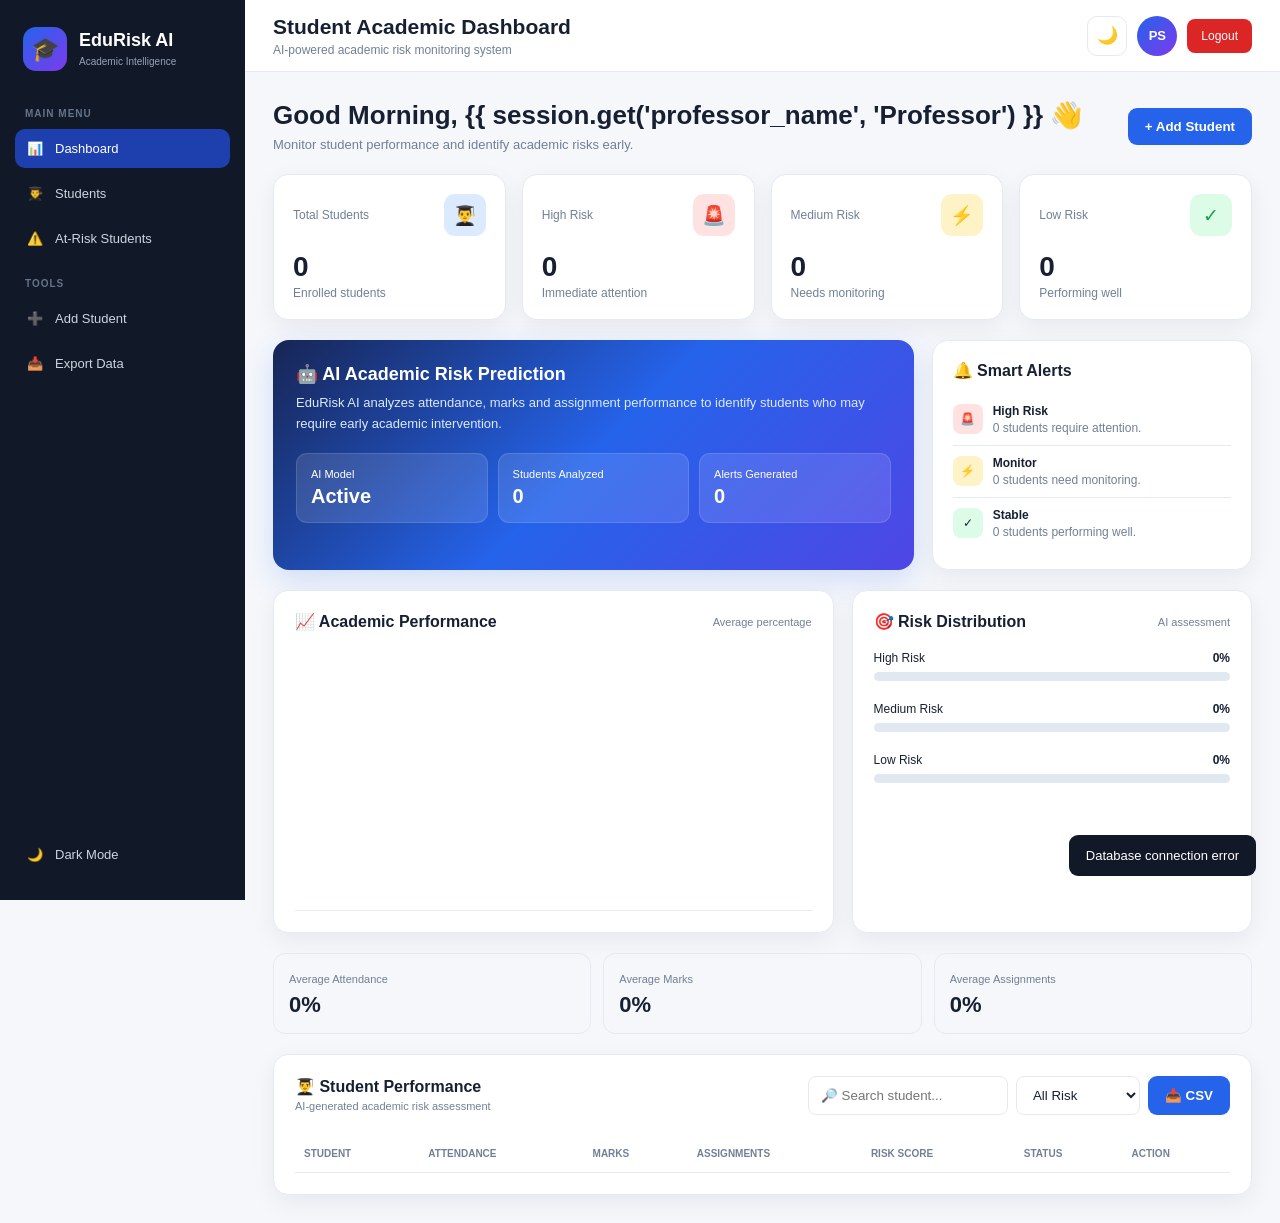
==== templates/index.html @ babdb5b1 "Initial EduRisk AI project" ====
<!DOCTYPE html>
<html lang="en">
<head>

<meta charset="UTF-8">
<meta name="viewport" content="width=device-width, initial-scale=1.0">

<title>EduRisk AI | Academic Intelligence</title>

<style>

*{
    margin:0;
    padding:0;
    box-sizing:border-box;
    font-family:Inter,Arial,Helvetica,sans-serif;
}

:root{
    --primary:#2563eb;
    --primary-dark:#1d4ed8;
    --bg:#f5f7fb;
    --card:#ffffff;
    --text:#172033;
    --muted:#718096;
    --border:#e5eaf2;
    --green:#16a34a;
    --orange:#f59e0b;
    --red:#dc2626;
    --purple:#7c3aed;
    --sidebar:#111827;
    --shadow:0 8px 25px rgba(15,23,42,.06);
}

body.dark{
    --bg:#0f172a;
    --card:#1e293b;
    --text:#f1f5f9;
    --muted:#94a3b8;
    --border:#334155;
    --sidebar:#020617;
}

body{
    background:var(--bg);
    color:var(--text);
    transition:.25s;
}

/* ================= SIDEBAR ================= */

.sidebar{
    position:fixed;
    left:0;
    top:0;
    width:245px;
    height:100vh;
    background:var(--sidebar);
    color:white;
    padding:22px 15px;
    z-index:1000;
}

.logo{
    display:flex;
    align-items:center;
    gap:12px;
    padding:5px 8px;
    margin-bottom:32px;
}

.logo-icon{
    width:44px;
    height:44px;
    border-radius:13px;
    background:linear-gradient(135deg,#2563eb,#7c3aed);
    display:flex;
    align-items:center;
    justify-content:center;
    font-size:23px;
}

.logo h2{
    font-size:18px;
}

.logo small{
    color:#94a3b8;
    font-size:10px;
}

.nav-title{
    color:#64748b;
    font-size:10px;
    font-weight:bold;
    margin:20px 10px 10px;
    letter-spacing:1px;
}

.nav-item{
    padding:12px;
    border-radius:10px;
    margin-bottom:6px;
    cursor:pointer;
    display:flex;
    gap:12px;
    align-items:center;
    color:#cbd5e1;
    transition:.2s;
    font-size:13px;
}

.nav-item:hover,
.nav-item.active{
    background:#1e40af;
    color:white;
}

.sidebar-bottom{
    position:absolute;
    bottom:20px;
    left:15px;
    right:15px;
}

/* ================= MAIN ================= */

.main{
    margin-left:245px;
    min-height:100vh;
}

.topbar{
    height:72px;
    background:var(--card);
    border-bottom:1px solid var(--border);
    display:flex;
    align-items:center;
    justify-content:space-between;
    padding:0 28px;
    position:sticky;
    top:0;
    z-index:100;
}

.page-title h1{
    font-size:21px;
}

.page-title p{
    color:var(--muted);
    font-size:12px;
    margin-top:4px;
}

.top-actions{
    display:flex;
    align-items:center;
    gap:10px;
}

.icon-btn{
    width:40px;
    height:40px;
    border:1px solid var(--border);
    background:var(--card);
    border-radius:10px;
    cursor:pointer;
    font-size:17px;
    color:var(--text);
}

.profile{
    width:40px;
    height:40px;
    border-radius:50%;
    background:linear-gradient(135deg,#2563eb,#7c3aed);
    color:white;
    display:flex;
    align-items:center;
    justify-content:center;
    font-weight:bold;
    font-size:13px;
}

.logout-btn{
    text-decoration:none;
    background:#dc2626;
    padding:10px 14px;
    border-radius:8px;
    color:white;
    font-size:12px;
}

.content{
    padding:28px;
}

/* ================= WELCOME ================= */

.welcome{
    display:flex;
    justify-content:space-between;
    align-items:center;
    margin-bottom:22px;
}

.welcome h2{
    font-size:26px;
    margin-bottom:6px;
}

.welcome p{
    color:var(--muted);
    font-size:13px;
}

/* ================= BUTTON ================= */

.btn{
    border:0;
    background:var(--primary);
    color:white;
    padding:11px 17px;
    border-radius:9px;
    cursor:pointer;
    font-weight:bold;
}

.btn:hover{
    background:var(--primary-dark);
}

.btn.secondary{
    background:#e2e8f0;
    color:#1e293b;
}

/* ================= STAT CARDS ================= */

.stats{
    display:grid;
    grid-template-columns:repeat(4,1fr);
    gap:16px;
    margin-bottom:20px;
}

.stat-card{
    background:var(--card);
    border:1px solid var(--border);
    border-radius:15px;
    padding:19px;
    box-shadow:var(--shadow);
}

.stat-top{
    display:flex;
    justify-content:space-between;
    align-items:center;
}

.stat-icon{
    width:42px;
    height:42px;
    border-radius:11px;
    display:flex;
    align-items:center;
    justify-content:center;
    font-size:19px;
}

.blue{
    background:#dbeafe;
    color:#2563eb;
}

.red-bg{
    background:#fee2e2;
    color:#dc2626;
}

.orange-bg{
    background:#fef3c7;
    color:#d97706;
}

.green-bg{
    background:#dcfce7;
    color:#16a34a;
}

.stat-card h3{
    font-size:28px;
    margin:15px 0 3px;
}

.stat-card p{
    color:var(--muted);
    font-size:12px;
}

/* ================= QUICK INSIGHT ================= */

.insight-grid{
    display:grid;
    grid-template-columns:2fr 1fr;
    gap:18px;
    margin-bottom:20px;
}

.ai-panel{
    background:linear-gradient(135deg,#172554,#2563eb,#4f46e5);
    color:white;
    border-radius:16px;
    padding:23px;
    box-shadow:0 10px 30px rgba(37,99,235,.18);
}

.ai-panel h3{
    font-size:18px;
    margin-bottom:8px;
}

.ai-panel p{
    color:#dbeafe;
    font-size:13px;
    line-height:1.6;
}

.ai-metrics{
    display:grid;
    grid-template-columns:repeat(3,1fr);
    gap:10px;
    margin-top:18px;
}

.ai-box{
    background:rgba(255,255,255,.12);
    border:1px solid rgba(255,255,255,.12);
    padding:14px;
    border-radius:11px;
    font-size:11px;
}

.ai-box strong{
    display:block;
    font-size:20px;
    margin-top:5px;
}

.smart-card{
    background:var(--card);
    border:1px solid var(--border);
    border-radius:16px;
    padding:20px;
    box-shadow:var(--shadow);
}

.smart-card h3{
    font-size:16px;
    margin-bottom:14px;
}

.alert-item{
    display:flex;
    gap:10px;
    align-items:flex-start;
    padding:10px 0;
    border-bottom:1px solid var(--border);
    font-size:12px;
}

.alert-item:last-child{
    border-bottom:0;
}

.alert-icon{
    width:30px;
    height:30px;
    border-radius:8px;
    display:flex;
    align-items:center;
    justify-content:center;
    flex-shrink:0;
}

/* ================= ANALYTICS ================= */

.analytics{
    display:grid;
    grid-template-columns:1.4fr 1fr;
    gap:18px;
    margin-bottom:20px;
}

.card{
    background:var(--card);
    border:1px solid var(--border);
    border-radius:15px;
    padding:21px;
    box-shadow:var(--shadow);
}

.card-header{
    display:flex;
    justify-content:space-between;
    align-items:center;
    margin-bottom:20px;
}

.card-header h3{
    font-size:16px;
}

.card-header span{
    color:var(--muted);
    font-size:11px;
}

/* ================= BAR CHART ================= */

.chart{
    width:100%;
    height:260px;
    display:flex;
    align-items:flex-end;
    gap:18px;
    padding:20px 8px 0;
    border-bottom:1px solid var(--border);
}

.bar-group{
    flex:1;
    height:100%;
    display:flex;
    flex-direction:column;
    justify-content:flex-end;
    align-items:center;
}

.bar{
    width:45px;
    background:linear-gradient(to top,#2563eb,#60a5fa);
    border-radius:8px 8px 0 0;
    min-height:5px;
}

.bar-label{
    margin-top:9px;
    font-size:11px;
    color:var(--muted);
}

.bar-value{
    font-size:11px;
    margin-bottom:5px;
    font-weight:bold;
}

/* ================= RISK ================= */

.risk-row{
    margin-bottom:21px;
}

.risk-label{
    display:flex;
    justify-content:space-between;
    margin-bottom:7px;
    font-size:12px;
}

.progress{
    height:9px;
    background:#e2e8f0;
    border-radius:10px;
    overflow:hidden;
}

.progress span{
    height:100%;
    display:block;
    border-radius:10px;
}

.high{
    background:var(--red);
}

.medium{
    background:var(--orange);
}

.low{
    background:var(--green);
}

/* ================= EXTRA METRICS ================= */

.metric-grid{
    display:grid;
    grid-template-columns:repeat(3,1fr);
    gap:12px;
    margin-bottom:20px;
}

.metric{
    border:1px solid var(--border);
    border-radius:12px;
    padding:15px;
}

.metric small{
    color:var(--muted);
    font-size:11px;
}

.metric strong{
    display:block;
    font-size:22px;
    margin-top:5px;
}

/* ================= TABLE ================= */

.table-card{
    margin-top:20px;
}

.table-tools{
    display:flex;
    gap:8px;
    flex-wrap:wrap;
}

.search{
    padding:10px 12px;
    border:1px solid var(--border);
    border-radius:8px;
    background:var(--card);
    color:var(--text);
    outline:none;
    min-width:200px;
}

select{
    padding:10px 12px;
    border:1px solid var(--border);
    border-radius:8px;
    background:var(--card);
    color:var(--text);
}

.table-wrap{
    overflow-x:auto;
}

table{
    width:100%;
    border-collapse:collapse;
}

th,
td{
    padding:13px 9px;
    border-bottom:1px solid var(--border);
    text-align:left;
    white-space:nowrap;
}

th{
    color:var(--muted);
    font-size:10px;
    text-transform:uppercase;
}

td{
    font-size:12px;
}

.student{
    display:flex;
    align-items:center;
    gap:9px;
}

.avatar{
    width:34px;
    height:34px;
    border-radius:50%;
    background:#dbeafe;
    display:flex;
    align-items:center;
    justify-content:center;
    color:#1d4ed8;
    font-weight:bold;
}

.badge{
    padding:5px 8px;
    border-radius:20px;
    font-size:10px;
    font-weight:bold;
}

.badge.high-risk{
    background:#fee2e2;
    color:#b91c1c;
}

.badge.medium-risk{
    background:#fef3c7;
    color:#b45309;
}

.badge.low-risk{
    background:#dcfce7;
    color:#15803d;
}

.action-btn{
    border:0;
    background:transparent;
    cursor:pointer;
    font-size:15px;
    margin-right:5px;
}

/* ================= MODAL ================= */

.modal-overlay{
    position:fixed;
    inset:0;
    background:rgba(0,0,0,.58);
    display:none;
    align-items:center;
    justify-content:center;
    z-index:2000;
    padding:20px;
}

.modal-overlay.show{
    display:flex;
}

.modal{
    background:var(--card);
    color:var(--text);
    width:600px;
    max-width:100%;
    max-height:90vh;
    overflow:auto;
    border-radius:16px;
    padding:24px;
}

.modal-header{
    display:flex;
    justify-content:space-between;
    margin-bottom:20px;
}

.close{
    border:0;
    background:transparent;
    font-size:25px;
    cursor:pointer;
    color:var(--text);
}

.form-grid{
    display:grid;
    grid-template-columns:1fr 1fr;
    gap:14px;
}

.form-group{
    display:flex;
    flex-direction:column;
    gap:6px;
}

.form-group.full{
    grid-column:1/-1;
}

.form-group label{
    font-size:11px;
    color:var(--muted);
}

.form-group input,
.form-group select{
    width:100%;
    padding:10px;
    border:1px solid var(--border);
    border-radius:8px;
    background:var(--card);
    color:var(--text);
}

.form-actions{
    display:flex;
    justify-content:flex-end;
    gap:9px;
    margin-top:20px;
}

/* ================= TOAST ================= */

.toast{
    position:fixed;
    bottom:24px;
    right:24px;
    background:#111827;
    color:white;
    padding:13px 17px;
    border-radius:9px;
    display:none;
    z-index:3000;
    font-size:13px;
}

.toast.show{
    display:block;
}

/* ================= MOBILE ================= */

@media(max-width:1050px){

    .stats{
        grid-template-columns:repeat(2,1fr);
    }

    .insight-grid,
    .analytics{
        grid-template-columns:1fr;
    }

}

@media(max-width:700px){

    .sidebar{
        width:68px;
        padding:18px 9px;
    }

    .logo h2,
    .logo small,
    .nav-item span:last-child,
    .nav-title{
        display:none;
    }

    .logo{
        justify-content:center;
    }

    .nav-item{
        justify-content:center;
        padding:12px 5px;
    }

    .main{
        margin-left:68px;
    }

    .content{
        padding:14px;
    }

    .topbar{
        padding:0 14px;
    }

    .page-title h1{
        font-size:16px;
    }

    .page-title p{
        display:none;
    }

    .profile{
        display:none;
    }

    .logout-btn{
        display:none;
    }

    .stats{
        grid-template-columns:1fr;
    }

    .welcome{
        flex-direction:column;
        align-items:flex-start;
        gap:13px;
    }

    .ai-metrics{
        grid-template-columns:1fr;
    }

    .metric-grid{
        grid-template-columns:1fr;
    }

    .form-grid{
        grid-template-columns:1fr;
    }

    .form-group.full{
        grid-column:auto;
    }

    .notification-panel{
        right:10px;
        width:calc(100% - 20px);
    }

}

</style>
</head>

<body>

<!-- ================= SIDEBAR ================= -->

<aside class="sidebar">

    <div class="logo">

        <div class="logo-icon">
            🎓
        </div>

        <div>
            <h2>EduRisk AI</h2>
            <small>Academic Intelligence</small>
        </div>

    </div>

    <div class="nav-title">
        MAIN MENU
    </div>

    <div class="nav-item active">
        <span>📊</span>
        <span>Dashboard</span>
    </div>

    <div class="nav-item"
         onclick="scrollToStudents()">
        <span>👨‍🎓</span>
        <span>Students</span>
    </div>

    <div class="nav-item"
         onclick="showRiskOnly()">
        <span>⚠️</span>
        <span>At-Risk Students</span>
    </div>

    <div class="nav-title">
        TOOLS
    </div>

    <div class="nav-item"
         onclick="openAddModal()">
        <span>➕</span>
        <span>Add Student</span>
    </div>

    <div class="nav-item"
         onclick="exportCSV()">
        <span>📥</span>
        <span>Export Data</span>
    </div>

    <div class="sidebar-bottom">

        <div class="nav-item"
             onclick="toggleDarkMode()">

            <span id="darkIcon">🌙</span>
            <span>Dark Mode</span>

        </div>

    </div>

</aside>


<!-- ================= MAIN ================= -->

<main class="main">

<header class="topbar">

    <div class="page-title">

        <h1>
            Student Academic Dashboard
        </h1>

        <p>
            AI-powered academic risk monitoring system
        </p>

    </div>

    <div class="top-actions">

        <button
            class="icon-btn"
            onclick="toggleDarkMode()">

            <span id="topDarkIcon">
                🌙
            </span>

        </button>

        <div class="profile">
            PS
        </div>

        <a href="/logout"
           class="logout-btn">
            Logout
        </a>

    </div>

</header>


<section class="content">

<!-- ================= WELCOME ================= -->

<div class="welcome">

    <div>

        <h2 id="welcomeTitle">
            Good Morning 👋
        </h2>

        <p>
            Monitor student performance and identify academic risks early.
        </p>

    </div>

    <button
        class="btn"
        onclick="openAddModal()">

        + Add Student

    </button>

</div>


<!-- ================= STATISTICS ================= -->

<div class="stats">

    <div class="stat-card">

        <div class="stat-top">

            <div>
                <p>Total Students</p>
            </div>

            <div class="stat-icon blue">
                👨‍🎓
            </div>

        </div>

        <h3 id="totalStudents">0</h3>

        <p>Enrolled students</p>

    </div>


    <div class="stat-card">

        <div class="stat-top">

            <div>
                <p>High Risk</p>
            </div>

            <div class="stat-icon red-bg">
                🚨
            </div>

        </div>

        <h3 id="highRisk">0</h3>

        <p>Immediate attention</p>

    </div>


    <div class="stat-card">

        <div class="stat-top">

            <div>
                <p>Medium Risk</p>
            </div>

            <div class="stat-icon orange-bg">
                ⚡
            </div>

        </div>

        <h3 id="mediumRisk">0</h3>

        <p>Needs monitoring</p>

    </div>


    <div class="stat-card">

        <div class="stat-top">

            <div>
                <p>Low Risk</p>
            </div>

            <div class="stat-icon green-bg">
                ✓
            </div>

        </div>

        <h3 id="lowRisk">0</h3>

        <p>Performing well</p>

    </div>

</div>


<!-- ================= AI + ALERTS ================= -->

<div class="insight-grid">

    <div class="ai-panel">

        <h3>
            🤖 AI Academic Risk Prediction
        </h3>

        <p>
            EduRisk AI analyzes attendance, marks and assignment
            performance to identify students who may require
            early academic intervention.
        </p>

        <div class="ai-metrics">

            <div class="ai-box">
                AI Model
                <strong>Active</strong>
            </div>

            <div class="ai-box">
                Students Analyzed
                <strong id="aiAnalyzed">0</strong>
            </div>

            <div class="ai-box">
                Alerts Generated
                <strong id="aiAlerts">0</strong>
            </div>

        </div>

    </div>


    <div class="smart-card">

        <h3>
            🔔 Smart Alerts
        </h3>

        <div class="alert-item">

            <div class="alert-icon"
                 style="background:#fee2e2">
                🚨
            </div>

            <div>
                <strong>High Risk</strong>
                <p style="color:var(--muted);margin-top:3px">
                    <span id="alertHigh">0</span>
                    students require attention.
                </p>
            </div>

        </div>

        <div class="alert-item">

            <div class="alert-icon"
                 style="background:#fef3c7">
                ⚡
            </div>

            <div>
                <strong>Monitor</strong>
                <p style="color:var(--muted);margin-top:3px">
                    <span id="alertMedium">0</span>
                    students need monitoring.
                </p>
            </div>

        </div>

        <div class="alert-item">

            <div class="alert-icon"
                 style="background:#dcfce7">
                ✓
            </div>

            <div>
                <strong>Stable</strong>
                <p style="color:var(--muted);margin-top:3px">
                    <span id="alertLow">0</span>
                    students performing well.
                </p>
            </div>

        </div>

    </div>

</div>


<!-- ================= ANALYTICS ================= -->

<div class="analytics">

    <div class="card">

        <div class="card-header">

            <h3>
                📈 Academic Performance
            </h3>

            <span>
                Average percentage
            </span>

        </div>

        <div class="chart"
             id="performanceChart">
        </div>

    </div>


    <div class="card">

        <div class="card-header">

            <h3>
                🎯 Risk Distribution
            </h3>

            <span>
                AI assessment
            </span>

        </div>

        <div class="risk-row">

            <div class="risk-label">

                <span>High Risk</span>

                <strong id="highPercent">
                    0%
                </strong>

            </div>

            <div class="progress">

                <span
                    class="high"
                    id="highBar"
                    style="width:0%">
                </span>

            </div>

        </div>


        <div class="risk-row">

            <div class="risk-label">

                <span>Medium Risk</span>

                <strong id="mediumPercent">
                    0%
                </strong>

            </div>

            <div class="progress">

                <span
                    class="medium"
                    id="mediumBar"
                    style="width:0%">
                </span>

            </div>

        </div>


        <div class="risk-row">

            <div class="risk-label">

                <span>Low Risk</span>

                <strong id="lowPercent">
                    0%
                </strong>

            </div>

            <div class="progress">

                <span
                    class="low"
                    id="lowBar"
                    style="width:0%">
                </span>

            </div>

        </div>

    </div>

</div>


<!-- ================= EXTRA METRICS ================= -->

<div class="metric-grid">

    <div class="metric">

        <small>
            Average Attendance
        </small>

        <strong id="avgAttendance">
            0%
        </strong>

    </div>

    <div class="metric">

        <small>
            Average Marks
        </small>

        <strong id="avgMarks">
            0%
        </strong>

    </div>

    <div class="metric">

        <small>
            Average Assignments
        </small>

        <strong id="avgAssignments">
            0%
        </strong>

    </div>

</div>


<!-- ================= STUDENT TABLE ================= -->

<div class="card table-card"
     id="studentsSection">

    <div class="card-header">

        <div>

            <h3>
                👨‍🎓 Student Performance
            </h3>

            <span>
                AI-generated academic risk assessment
            </span>

        </div>

        <div class="table-tools">

            <input
                type="text"
                class="search"
                id="searchInput"
                placeholder="🔎 Search student..."
                oninput="renderStudents()">

            <select
                id="riskFilter"
                onchange="renderStudents()">

                <option value="All">
                    All Risk
                </option>

                <option value="High">
                    High Risk
                </option>

                <option value="Medium">
                    Medium Risk
                </option>

                <option value="Low">
                    Low Risk
                </option>

            </select>

            <button
                class="btn"
                onclick="exportCSV()">
                📥 CSV
            </button>

        </div>

    </div>


    <div class="table-wrap">

        <table>

            <thead>

                <tr>

                    <th>Student</th>
                    <th>Attendance</th>
                    <th>Marks</th>
                    <th>Assignments</th>
                    <th>Risk Score</th>
                    <th>Status</th>
                    <th>Action</th>

                </tr>

            </thead>

            <tbody id="studentTable">
            </tbody>

        </table>

    </div>

</div>

</section>

</main>


<!-- ================= ADD / EDIT MODAL ================= -->

<div class="modal-overlay"
     id="studentModal">

    <div class="modal">

        <div class="modal-header">

            <div>

                <h2 id="modalTitle">
                    Add Student
                </h2>

                <p style="color:var(--muted);font-size:12px;margin-top:5px">
                    Enter academic performance details
                </p>

            </div>

            <button
                class="close"
                onclick="closeModal()">
                ×
            </button>

        </div>


        <form id="studentForm">

            <input
                type="hidden"
                id="editId">

            <div class="form-grid">

                <div class="form-group">

                    <label>Student Name</label>

                    <input
                        id="studentName"
                        required
                        placeholder="e.g. Rahul Patel">

                </div>


                <div class="form-group">

                    <label>Roll Number</label>

                    <input
                        id="rollNo"
                        required
                        placeholder="e.g. CE101">

                </div>


                <div class="form-group">

                    <label>Attendance (%)</label>

                    <input
                        id="attendance"
                        type="number"
                        min="0"
                        max="100"
                        required>

                </div>


                <div class="form-group">

                    <label>Marks (%)</label>

                    <input
                        id="marks"
                        type="number"
                        min="0"
                        max="100"
                        required>

                </div>


                <div class="form-group">

                    <label>Assignment Completion (%)</label>

                    <input
                        id="assignments"
                        type="number"
                        min="0"
                        max="100"
                        required>

                </div>


                <div class="form-group">

                    <label>Department</label>

                    <select id="department">

                        <option>
                            Computer Engineering
                        </option>

                        <option>
                            Information Technology
                        </option>

                        <option>
                            Electronics
                        </option>

                        <option>
                            Mechanical
                        </option>

                        <option>
                            Civil
                        </option>

                    </select>

                </div>


                <div class="form-group full">

                    <label>Notes</label>

                    <input
                        id="notes"
                        placeholder="Optional note">

                </div>

            </div>


            <div class="form-actions">

                <button
                    type="button"
                    class="btn secondary"
                    onclick="closeModal()">
                    Cancel
                </button>

                <button
                    type="submit"
                    class="btn">
                    Save Student
                </button>

            </div>

        </form>

    </div>

</div>


<!-- ================= AI MODAL ================= -->

<div class="modal-overlay"
     id="aiModal">

    <div class="modal">

        <div class="modal-header">

            <div>

                <h2>
                    🤖 EduRisk AI Analysis
                </h2>

                <p style="color:var(--muted);font-size:12px;margin-top:5px">
                    AI-powered academic risk assessment
                </p>

            </div>

            <button
                class="close"
                onclick="closeAIModal()">
                ×
            </button>

        </div>

        <div id="aiResultContent">
        </div>

    </div>

</div>


<!-- ================= TOAST ================= -->

<div class="toast"
     id="toast">
</div>


<script>

/* =====================================================
   GLOBAL DATA
===================================================== */

let students = [];


/* =====================================================
   LOAD STUDENTS
===================================================== */

async function loadStudents(){

    try{

        const response =
            await fetch("/students");

        if(response.status === 401){

            window.location.href =
                "/login";

            return;
        }

        const data =
            await response.json();

        students =
            Array.isArray(data)
            ? data
            : [];

        updateDashboard();

        renderStudents();

    }
    catch(error){

        console.error(error);

        showToast(
            "Database connection error"
        );

    }

}


/* =====================================================
   RISK CALCULATION
===================================================== */

function calculateRisk(student){

    const attendance =
        Number(student.attendance || 0);

    const marks =
        Number(student.marks || 0);

    const assignments =
        Number(student.assignments || 0);

    const score =
        (attendance * 0.40) +
        (marks * 0.40) +
        (assignments * 0.20);

    let risk;

    if(score < 55){

        risk = "High";

    }
    else if(score < 75){

        risk = "Medium";

    }
    else{

        risk = "Low";

    }

    return {

        score:Math.round(score),

        risk:risk

    };

}


/* =====================================================
   AVERAGE
===================================================== */

function average(property){

    if(students.length === 0)
        return 0;

    const total =
        students.reduce(
            (sum,student) =>
                sum +
                Number(
                    student[property] || 0
                ),
            0
        );

    return Math.round(
        total / students.length
    );

}


/* =====================================================
   OVERALL AVERAGE
===================================================== */

function overallAverage(){

    if(students.length === 0)
        return 0;

    let total = 0;

    students.forEach(student => {

        total +=
            calculateRisk(student).score;

    });

    return Math.round(
        total / students.length
    );

}


/* =====================================================
   DASHBOARD
===================================================== */

function updateDashboard(){

    const total =
        students.length;

    let high = 0;
    let medium = 0;
    let low = 0;

    students.forEach(student => {

        const result =
            calculateRisk(student);

        if(result.risk === "High")
            high++;

        if(result.risk === "Medium")
            medium++;

        if(result.risk === "Low")
            low++;

    });


    document.getElementById(
        "totalStudents"
    ).textContent = total;

    document.getElementById(
        "highRisk"
    ).textContent = high;

    document.getElementById(
        "mediumRisk"
    ).textContent = medium;

    document.getElementById(
        "lowRisk"
    ).textContent = low;


    document.getElementById(
        "aiAnalyzed"
    ).textContent = total;

    document.getElementById(
        "aiAlerts"
    ).textContent =
        high + medium;


    document.getElementById(
        "alertHigh"
    ).textContent = high;

    document.getElementById(
        "alertMedium"
    ).textContent = medium;

    document.getElementById(
        "alertLow"
    ).textContent = low;


    const highPercent =
        total
        ? Math.round(high / total * 100)
        : 0;

    const mediumPercent =
        total
        ? Math.round(medium / total * 100)
        : 0;

    const lowPercent =
        total
        ? Math.round(low / total * 100)
        : 0;


    document.getElementById(
        "highPercent"
    ).textContent =
        highPercent + "%";

    document.getElementById(
        "mediumPercent"
    ).textContent =
        mediumPercent + "%";

    document.getElementById(
        "lowPercent"
    ).textContent =
        lowPercent + "%";


    document.getElementById(
        "highBar"
    ).style.width =
        highPercent + "%";

    document.getElementById(
        "mediumBar"
    ).style.width =
        mediumPercent + "%";

    document.getElementById(
        "lowBar"
    ).style.width =
        lowPercent + "%";


    document.getElementById(
        "avgAttendance"
    ).textContent =
        average("attendance") + "%";

    document.getElementById(
        "avgMarks"
    ).textContent =
        average("marks") + "%";

    document.getElementById(
        "avgAssignments"
    ).textContent =
        average("assignments") + "%";


    renderChart();

}


/* =====================================================
   RENDER STUDENTS
===================================================== */

function renderStudents(){

    const table =
        document.getElementById(
            "studentTable"
        );

    const search =
        document.getElementById(
            "searchInput"
        ).value.toLowerCase();

    const filter =
        document.getElementById(
            "riskFilter"
        ).value;


    const filtered =
        students.filter(student => {

            const result =
                calculateRisk(student);

            const name =
                String(
                    student.name || ""
                ).toLowerCase();

            const roll =
                String(
                    student.roll || ""
                ).toLowerCase();

            const matchesSearch =
                name.includes(search) ||
                roll.includes(search);

            const matchesRisk =
                filter === "All" ||
                result.risk === filter;

            return (
                matchesSearch &&
                matchesRisk
            );

        });


    table.innerHTML = "";


    if(filtered.length === 0){

        table.innerHTML = `

        <tr>

            <td colspan="7"
                style="text-align:center;padding:30px;color:var(--muted)">

                👨‍🎓 No students found

            </td>

        </tr>

        `;

        return;

    }


    filtered.forEach(student => {

        const result =
            calculateRisk(student);

        let badgeClass;

        if(result.risk === "High")
            badgeClass = "high-risk";

        else if(result.risk === "Medium")
            badgeClass = "medium-risk";

        else
            badgeClass = "low-risk";


        const initials =
            String(student.name || "")
            .split(" ")
            .map(word => word[0])
            .join("")
            .substring(0,2)
            .toUpperCase();


        const row =
            document.createElement("tr");


        row.innerHTML = `

<td>

<div class="student">

<div class="avatar">
${initials}
</div>

<div>

<strong>
${escapeHTML(student.name)}
</strong>

<div style="font-size:10px;color:var(--muted)">
${escapeHTML(student.roll)}
</div>

</div>

</div>

</td>


<td>
${student.attendance}%
</td>


<td>
${student.marks}%
</td>


<td>
${student.assignments}%
</td>


<td>
<strong>
${result.score}/100
</strong>
</td>


<td>

<span class="badge ${badgeClass}">
${result.risk} Risk
</span>

</td>


<td>

<button
class="action-btn"
onclick="viewStudent(${student.id})"
title="View">

👁️

</button>


<button
class="action-btn"
onclick="getAIAnalysis(${student.id})"
title="AI Analysis">

🤖

</button>

<button
class="action-btn"
onclick="showPredictionHistory(${student.id})"
title="Prediction History">

📜

</button>

<button
class="action-btn"
onclick="editStudent(${student.id})"
title="Edit">

✏️

</button>


<button
class="action-btn"
onclick="deleteStudent(${student.id})"
title="Delete">

🗑️

</button>

</td>

`;

        table.appendChild(row);

    });

}


/* =====================================================
   SAFE HTML
===================================================== */

function escapeHTML(value){

    return String(value ?? "")
        .replace(/&/g,"&amp;")
        .replace(/</g,"&lt;")
        .replace(/>/g,"&gt;")
        .replace(/"/g,"&quot;")
        .replace(/'/g,"&#039;");

}


/* =====================================================
   CHART
===================================================== */

function renderChart(){

    const chart =
        document.getElementById(
            "performanceChart"
        );

    chart.innerHTML = "";


    const groups = [

        {
            name:"Attendance",
            value:average("attendance")
        },

        {
            name:"Marks",
            value:average("marks")
        },

        {
            name:"Assignments",
            value:average("assignments")
        },

        {
            name:"Overall",
            value:overallAverage()
        }

    ];


    groups.forEach(item => {

        const group =
            document.createElement("div");

        group.className =
            "bar-group";

        group.innerHTML = `

<div class="bar-value">
${item.value}%
</div>

<div
class="bar"
style="height:${Math.max(item.value,5)}%">
</div>

<div class="bar-label">
${item.name}
</div>

`;

        chart.appendChild(group);

    });

}


/* =====================================================
   VIEW STUDENT
===================================================== */

function viewStudent(id){

    const student = students.find(
        s => Number(s.id) === Number(id)
    );

    if(!student){

        showToast("Student not found");

        return;
    }

    const result = calculateRisk(student);

    let riskBackground;
    let riskColor;

    if(result.risk === "High"){

        riskBackground = "#fee2e2";
        riskColor = "#dc2626";

    }
    else if(result.risk === "Medium"){

        riskBackground = "#fef3c7";
        riskColor = "#d97706";

    }
    else{

        riskBackground = "#dcfce7";
        riskColor = "#16a34a";

    }

    const initials =
        String(student.name || "")
        .split(" ")
        .map(word => word[0])
        .join("")
        .substring(0,2)
        .toUpperCase();

    const content =
        document.getElementById("aiResultContent");

    content.innerHTML = `

        <div style="
            text-align:center;
            margin-bottom:22px">

            <div style="
                width:70px;
                height:70px;
                margin:auto;
                border-radius:50%;
                background:#dbeafe;
                color:#1d4ed8;
                display:flex;
                align-items:center;
                justify-content:center;
                font-size:24px;
                font-weight:bold">

                ${escapeHTML(initials)}

            </div>

            <h2 style="margin-top:12px">

                ${escapeHTML(student.name)}

            </h2>

            <p style="
                color:var(--muted);
                font-size:12px;
                margin-top:4px">

                Roll No: ${escapeHTML(student.roll)}

            </p>

        </div>


        <div style="
            padding:18px;
            border-radius:14px;
            background:${riskBackground};
            margin-bottom:18px;
            text-align:center">

            <p style="
                color:var(--muted);
                font-size:11px">

                Academic Risk

            </p>

            <h2 style="
                margin-top:6px;
                color:${riskColor}">

                ${result.risk} Risk

            </h2>

            <p style="
                margin-top:5px;
                font-size:13px">

                Risk Score:
                <strong>
                    ${result.score}/100
                </strong>

            </p>

        </div>


        <div class="metric-grid">

            <div class="metric">

                <small>
                    Attendance
                </small>

                <strong>
                    ${student.attendance}%
                </strong>

            </div>


            <div class="metric">

                <small>
                    Marks
                </small>

                <strong>
                    ${student.marks}%
                </strong>

            </div>


            <div class="metric">

                <small>
                    Assignments
                </small>

                <strong>
                    ${student.assignments}%
                </strong>

            </div>

        </div>




        <div style="
            margin-top:18px;
            padding:16px;
            border:1px solid var(--border);
            border-radius:12px">

            <h3 style="font-size:15px">
                🎓 Student Information
            </h3>

            <div style="
                display:grid;
                grid-template-columns:1fr 1fr;
                gap:12px;
                margin-top:14px;
                font-size:12px">

                <div>

                    <span style="color:var(--muted)">
                        Department
                    </span>

                    <strong style="
                        display:block;
                        margin-top:4px">

                        ${escapeHTML(
                            student.department || "N/A"
                        )}

                    </strong>

                </div>


                <div>

                    <span style="color:var(--muted)">
                        Notes
                    </span>

                    <strong style="
                        display:block;
                        margin-top:4px">

                        ${escapeHTML(
                            student.notes || "No notes"
                        )}

                    </strong>

                </div>

            </div>

        </div>


        <div style="
            margin-top:18px;
            display:flex;
            gap:10px;
            justify-content:flex-end">

            <button
                class="btn secondary"
                onclick="closeAIModal()">

                Close

            </button>

            <button
                class="btn"
                onclick="closeAIModal(); editStudent(${Number(student.id)})">

                ✏️ Edit Student

            </button>

        </div>

    `;


    document.getElementById(
        "aiModal"
    ).classList.add("show");

}


/* =====================================================
   ADD MODAL
===================================================== */

function openAddModal(){

    document.getElementById(
        "modalTitle"
    ).textContent =
        "Add Student";

    document.getElementById(
        "studentForm"
    ).reset();

    document.getElementById(
        "editId"
    ).value = "";

    document.getElementById(
        "studentModal"
    ).classList.add("show");

}


function closeModal(){

    document.getElementById(
        "studentModal"
    ).classList.remove("show");

}


/* =====================================================
   ADD / EDIT
===================================================== */

document.getElementById(
    "studentForm"
).addEventListener(
    "submit",
    async function(e){

        e.preventDefault();


        const editId =
            document.getElementById(
                "editId"
            ).value;


        const studentData = {

            name:
                document.getElementById(
                    "studentName"
                ).value.trim(),

            roll:
                document.getElementById(
                    "rollNo"
                ).value.trim(),

            attendance:
                Number(
                    document.getElementById(
                        "attendance"
                    ).value
                ),

            marks:
                Number(
                    document.getElementById(
                        "marks"
                    ).value
                ),

            assignments:
                Number(
                    document.getElementById(
                        "assignments"
                    ).value
                ),

            department:
                document.getElementById(
                    "department"
                ).value,

            notes:
                document.getElementById(
                    "notes"
                ).value.trim()

        };


        try{

            let response;


            if(editId){

                response =
                    await fetch(
                        "/students/" + editId,
                        {
                            method:"PUT",

                            headers:{
                                "Content-Type":
                                    "application/json"
                            },

                            body:
                                JSON.stringify(
                                    studentData
                                )
                        }
                    );

            }
            else{

                response =
                    await fetch(
                        "/students",
                        {
                            method:"POST",

                            headers:{
                                "Content-Type":
                                    "application/json"
                            },

                            body:
                                JSON.stringify(
                                    studentData
                                )
                        }
                    );

            }


            const result =
                await response.json();


            if(!response.ok){

                showToast(
                    result.error ||
                    "Something went wrong"
                );

                return;

            }


            showToast(
                editId
                ? "Student updated successfully!"
                : "Student added successfully!"
            );


            closeModal();

            await loadStudents();

        }
        catch(error){

            console.error(error);

            showToast(
                "Server error"
            );

        }

    }
);


/* =====================================================
   EDIT STUDENT
===================================================== */

function editStudent(id){

    const student =
        students.find(
            s => Number(s.id) === Number(id)
        );

    if(!student)
        return;


    document.getElementById(
        "modalTitle"
    ).textContent =
        "Edit Student";


    document.getElementById(
        "editId"
    ).value =
        student.id;


    document.getElementById(
        "studentName"
    ).value =
        student.name;


    document.getElementById(
        "rollNo"
    ).value =
        student.roll;


    document.getElementById(
        "attendance"
    ).value =
        student.attendance;


    document.getElementById(
        "marks"
    ).value =
        student.marks;


    document.getElementById(
        "assignments"
    ).value =
        student.assignments;


    document.getElementById(
        "department"
    ).value =
        student.department;


    document.getElementById(
        "notes"
    ).value =
        student.notes || "";


    document.getElementById(
        "studentModal"
    ).classList.add("show");

}


/* =====================================================
   DELETE
===================================================== */

async function deleteStudent(id){

    const student =
        students.find(
            s => Number(s.id) === Number(id)
        );

    if(!student)
        return;


    const confirmed =
        confirm(
            "Delete " +
            student.name +
            " from student records?"
        );


    if(!confirmed)
        return;


    try{

        const response =
            await fetch(
                "/students/" + id,
                {
                    method:"DELETE"
                }
            );


        const result =
            await response.json();


        if(!response.ok){

            showToast(
                result.error ||
                "Delete failed"
            );

            return;

        }


        showToast(
            "Student deleted successfully!"
        );


        await loadStudents();

    }
    catch(error){

        console.error(error);

        showToast(
            "Server error"
        );

    }

}


/* =====================================================
   AI ANALYSIS
===================================================== */

async function getAIAnalysis(id) {

    const student = students.find(
        s => Number(s.id) === Number(id)
    );

    if (!student) {
        showToast("Student not found!");
        return;
    }

    const content =
        document.getElementById("aiResultContent");

    const modal =
        document.getElementById("aiModal");

    content.innerHTML = `
        <div style="
            text-align:center;
            padding:30px">

            <div style="font-size:45px">
                🤖
            </div>

            <h3 style="margin-top:12px">
                AI is analyzing...
            </h3>

            <p style="
                color:var(--muted);
                margin-top:8px">

                ${escapeHTML(student.name)}

            </p>

        </div>
    `;

    modal.classList.add("show");

    try {

        const response = await fetch("/predict", {

            method: "POST",

            headers: {
                "Content-Type": "application/json"
            },

            body: JSON.stringify({

                /*
                 * IMPORTANT:
                 * app.py હવે student_id માંગે છે.
                 */
                student_id: Number(student.id)

            })

        });


        const result = await response.json();


        if (!response.ok) {

            throw new Error(
                result.error ||
                "AI prediction failed"
            );

        }


        const risk =
            String(result.risk || "Low");


        let riskBackground;
        let riskColor;


        if (risk === "High") {

            riskBackground = "#fee2e2";
            riskColor = "#dc2626";

        }

        else if (risk === "Medium") {

            riskBackground = "#fef3c7";
            riskColor = "#d97706";

        }

        else {

            riskBackground = "#dcfce7";
            riskColor = "#16a34a";

        }


        content.innerHTML = `

            <div style="
                margin-bottom:20px">

                <strong>
                    👨‍🎓 Student
                </strong>

                <h2 style="
                    margin-top:6px">

                    ${escapeHTML(
                        result.student_name ||
                        student.name
                    )}

                </h2>

                <p style="
                    color:var(--muted);
                    font-size:12px">

                    Roll No:
                    ${escapeHTML(
                        result.roll ||
                        student.roll
                    )}

                </p>

            </div>


            


            <div class="ai-metrics">

                <div class="ai-box"
                     style="
                     background:#2563eb;
                     color:white">

                    Attendance

                    <strong>
                        ${result.attendance}%
                    </strong>

                </div>


                <div class="ai-box"
                     style="
                     background:#2563eb;
                     color:white">

                    Marks

                    <strong>
                        ${result.marks}%
                    </strong>

                </div>


                <div class="ai-box"
                     style="
                     background:#2563eb;
                     color:white">

                    Assignments

                    <strong>
                        ${result.assignments}%
                    </strong>

                </div>

            </div>


            <div style="
                margin-top:20px;
                padding:18px;
                border:1px solid var(--border);
                border-radius:12px">

                <h3>
                    💡 AI Analysis
                </h3>

                <p style="
                    white-space:pre-line;
                    color:var(--muted);
                    line-height:1.7;
                    margin-top:10px">

                    ${escapeHTML(
                        result.ai_analysis || ""
                    )}

                </p>

            </div>

            <!-- 🚨 Early Intervention -->

            <div style="
                margin-top:20px;
                padding:18px;
                border:1px solid var(--border);
                border-radius:12px">

                <h3>
                    🚨 Early Intervention
                </h3>

                <p style="
                    color:var(--muted);
                    font-size:12px;
                    margin-top:8px">

                    Recommended faculty actions based on
                    the student's current academic risk.

                </p>

                <div style="
                    margin-top:14px;
                    line-height:1.8;
                    font-size:13px">

                    ${
                        risk === "High"
                        ? `
                            <div>
                                🔴 <strong>High Priority:</strong>
                                Immediate faculty intervention required.
                            </div>

                            <div>
                                👨‍🏫 Schedule a one-to-one meeting with the student.
                            </div>

                            <div>
                                📚 Create a focused improvement plan.
                            </div>

                            <div>
                                📅 Monitor attendance and assignments regularly.
                            </div>

                            <div>
                                📞 Contact the student/parent if performance does not improve.
                            </div>
                        `
                        : risk === "Medium"
                        ? `
                            <div>
                                🟡 <strong>Medium Priority:</strong>
                                Student should be monitored closely.
                            </div>

                            <div>
                                👨‍🏫 Discuss academic difficulties with the student.
                            </div>

                            <div>
                                📚 Encourage a regular study schedule.
                            </div>

                            <div>
                                📅 Review attendance and assignment progress weekly.
                            </div>
                        `
                        : `
                            <div>
                                🟢 <strong>Low Priority:</strong>
                                No immediate intervention required.
                            </div>

                            <div>
                                👍 Continue regular academic monitoring.
                            </div>

                            <div>
                                📚 Encourage the student to maintain current performance.
                            </div>
                        `
                    }

                </div>

            </div>

        `;


    }

    catch (error) {

        console.error(
            "AI Analysis Error:",
            error
        );


        content.innerHTML = `

            <div style="
                text-align:center;
                padding:30px">

                <div style="
                    font-size:45px">

                    ❌

                </div>

                <h3 style="
                    margin-top:12px">

                    AI Analysis Failed

                </h3>

                <p style="
                    color:var(--muted);
                    margin-top:12px;
                    line-height:1.6">

                    ${escapeHTML(
                        error.message
                    )}

                </p>

            </div>

        `;

    }

}


function closeAIModal(){

    document.getElementById(
        "aiModal"
    ).classList.remove("show");

}


/* =====================================================
   NAVIGATION
===================================================== */

function scrollToStudents(){

    document.getElementById(
        "studentsSection"
    ).scrollIntoView({
        behavior:"smooth"
    });

}


function showRiskOnly(){

    document.getElementById(
        "riskFilter"
    ).value =
        "High";

    scrollToStudents();

    renderStudents();

}


/* =====================================================
   DARK MODE
===================================================== */

function toggleDarkMode(){

    document.body.classList.toggle(
        "dark"
    );


    const isDark =
        document.body.classList.contains(
            "dark"
        );


    localStorage.setItem(
        "darkMode",
        isDark
    );


    updateDarkIcons();

}


function updateDarkIcons(){

    const isDark =
        document.body.classList.contains(
            "dark"
        );


    const icon =
        isDark
        ? "☀️"
        : "🌙";


    const darkIcon =
        document.getElementById(
            "darkIcon"
        );


    const topDarkIcon =
        document.getElementById(
            "topDarkIcon"
        );


    if(darkIcon)
        darkIcon.textContent = icon;


    if(topDarkIcon)
        topDarkIcon.textContent = icon;

}


if(
    localStorage.getItem(
        "darkMode"
    ) === "true"
){

    document.body.classList.add(
        "dark"
    );

}


updateDarkIcons();


/* =====================================================
   CSV EXPORT
===================================================== */

function exportCSV(){

    let csv =
        "Name,Roll No,Attendance,Marks,Assignments,Risk Score,Risk Status,Department\n";


    students.forEach(student => {

        const result =
            calculateRisk(student);


        csv +=
            `"${student.name}",` +
            `"${student.roll}",` +
            `${student.attendance},` +
            `${student.marks},` +
            `${student.assignments},` +
            `${result.score},` +
            `"${result.risk}",` +
            `"${student.department}"\n`;

    });


    const blob =
        new Blob(
            [csv],
            {
                type:"text/csv"
            }
        );


    const url =
        URL.createObjectURL(
            blob
        );


    const a =
        document.createElement(
            "a"
        );


    a.href = url;

    a.download =
        "student_academic_risk_report.csv";


    document.body.appendChild(a);

    a.click();

    document.body.removeChild(a);


    URL.revokeObjectURL(url);


    showToast(
        "CSV report exported!"
    );

}


/* =====================================================
   MODAL CLOSE
===================================================== */

document.addEventListener(
    "click",
    function(e){

        const studentModal =
            document.getElementById(
                "studentModal"
            );

        const aiModal =
            document.getElementById(
                "aiModal"
            );


        if(e.target === studentModal)
            closeModal();


        if(e.target === aiModal)
            closeAIModal();

    }
);


/* =====================================================
   PROFESSOR NAME
===================================================== */

const professorName =
    "{{ session.get('professor_name', 'Professor') }}";


if(
    professorName &&
    professorName !== "Professor"
){

    document.getElementById(
        "welcomeTitle"
    ).textContent =
        "Good Morning, " +
        professorName +
        " 👋";

}


/* =====================================================
   TOAST
===================================================== */

function showToast(message){

    const toast =
        document.getElementById(
            "toast"
        );


    toast.textContent =
        message;


    toast.classList.add(
        "show"
    );


    setTimeout(
        () => {

            toast.classList.remove(
                "show"
            );

        },
        2500
    );

}


/* =====================================================
   INITIAL LOAD
===================================================== */

loadStudents();

async function showPredictionHistory(id){

    const student = students.find(
        s => Number(s.id) === Number(id)
    );

    if(!student){

        showToast("Student not found!");

        return;
    }

    const content =
        document.getElementById("aiResultContent");

    const modal =
        document.getElementById("aiModal");

    content.innerHTML = `
        <div style="
            text-align:center;
            padding:25px">

            <div style="font-size:40px">
                📜
            </div>

            <h3 style="margin-top:10px">
                Loading Prediction History...
            </h3>

        </div>
    `;

    modal.classList.add("show");

    try{

        const response = await fetch(
            "/prediction-history/" + Number(id)
        );

        const history = await response.json();

        if(!response.ok){

            throw new Error(
                history.error ||
                "Unable to load history"
            );

        }

        if(!Array.isArray(history) || history.length === 0){

            content.innerHTML = `

                <div style="
                    text-align:center;
                    padding:30px">

                    <div style="font-size:45px">
                        📭
                    </div>

                    <h3 style="margin-top:10px">
                        No Prediction History
                    </h3>

                    <p style="
                        color:var(--muted);
                        margin-top:8px">

                        ${escapeHTML(student.name)}
                        has no previous AI predictions.

                    </p>

                </div>

            `;

            return;
        }


        let historyHTML = `

            <div style="margin-bottom:20px">

                <h2>
                    📜 Prediction History
                </h2>

                <p style="
                    color:var(--muted);
                    font-size:12px;
                    margin-top:5px">

                    ${escapeHTML(student.name)}
                    • ${escapeHTML(student.roll)}

                </p>

            </div>

        `;


        history.forEach((item, index) => {

            let riskBackground;
            let riskColor;

            if(item.risk === "High"){

                riskBackground = "#fee2e2";
                riskColor = "#dc2626";

            }
            else if(item.risk === "Medium"){

                riskBackground = "#fef3c7";
                riskColor = "#d97706";

            }
            else{

                riskBackground = "#dcfce7";
                riskColor = "#16a34a";

            }


            historyHTML += `

                <div style="
                    border:1px solid var(--border);
                    border-radius:14px;
                    padding:16px;
                    margin-bottom:12px">

                    <div style="
                        display:flex;
                        justify-content:space-between;
                        align-items:center;
                        gap:10px">

                        <strong>
                            Prediction #${history.length - index}
                        </strong>

                        <span style="
                            padding:5px 9px;
                            border-radius:20px;
                            background:${riskBackground};
                            color:${riskColor};
                            font-size:11px;
                            font-weight:bold">

                            ${escapeHTML(item.risk)} Risk

                        </span>

                    </div>


                    <p style="
                        color:var(--muted);
                        font-size:10px;
                        margin-top:6px">

                        ${escapeHTML(
                            item.predicted_at || ""
                        )}

                    </p>


                    <div class="metric-grid"
                         style="margin-top:14px">

                        <div class="metric">

                            <small>
                                Attendance
                            </small>

                            <strong>
                                ${item.attendance}%
                            </strong>

                        </div>


                        <div class="metric">

                            <small>
                                Marks
                            </small>

                            <strong>
                                ${item.marks}%
                            </strong>

                        </div>


                        <div class="metric">

                            <small>
                                Assignments
                            </small>

                            <strong>
                                ${item.assignments}%
                            </strong>

                        </div>

                    </div>

                </div>

            `;

        });


        historyHTML += `

            <div style="
                text-align:right;
                margin-top:18px">

                <button
                    class="btn secondary"
                    onclick="closeAIModal()">

                    Close

                </button>

            </div>

        `;

    // 📈 Performance Trend
historyHTML += `

    <div style="
        margin-top:20px;
        padding:16px;
        border:1px solid var(--border);
        border-radius:14px">

        <h3 style="font-size:15px">
            📈 Performance Trend
        </h3>

        <p style="
            color:var(--muted);
            font-size:11px;
            margin-top:5px">

            Performance across previous AI predictions

        </p>

        <div style="
            margin-top:16px;
            display:grid;
            gap:14px">

`;

history.forEach((item, index) => {

    const attendance =
        Number(item.attendance) || 0;

    const marks =
        Number(item.marks) || 0;

    const assignments =
        Number(item.assignments) || 0;

    historyHTML += `

        <div>

            <div style="
                display:flex;
                justify-content:space-between;
                font-size:11px;
                margin-bottom:5px">

                <strong>
                    Prediction #${history.length - index}
                </strong>

                <span style="color:var(--muted)">
                    ${escapeHTML(item.predicted_at || "")}
                </span>

            </div>

            <div style="
                display:grid;
                grid-template-columns:80px 1fr;
                gap:8px;
                align-items:center">

                <span style="font-size:10px">
                    Attendance
                </span>

                <div style="
                    height:8px;
                    background:var(--border);
                    border-radius:10px;
                    overflow:hidden">

                    <div style="
                        height:100%;
                        width:${Math.min(attendance,100)}%;
                        background:#2563eb;
                        border-radius:10px">
                    </div>

                </div>

            </div>

            <div style="
                display:grid;
                grid-template-columns:80px 1fr;
                gap:8px;
                align-items:center;
                margin-top:7px">

                <span style="font-size:10px">
                    Marks
                </span>

                <div style="
                    height:8px;
                    background:var(--border);
                    border-radius:10px;
                    overflow:hidden">

                    <div style="
                        height:100%;
                        width:${Math.min(marks,100)}%;
                        background:#7c3aed;
                        border-radius:10px">
                    </div>

                </div>

            </div>

            <div style="
                display:grid;
                grid-template-columns:80px 1fr;
                gap:8px;
                align-items:center;
                margin-top:7px">

                <span style="font-size:10px">
                    Assignments
                </span>

                <div style="
                    height:8px;
                    background:var(--border);
                    border-radius:10px;
                    overflow:hidden">

                    <div style="
                        height:100%;
                        width:${Math.min(assignments,100)}%;
                        background:#16a34a;
                        border-radius:10px">
                    </div>

                </div>

            </div>

        </div>

    `;

});

historyHTML += `

        </div>

    </div>

`;
        content.innerHTML = historyHTML;

    }
    catch(error){

        console.error(
            "History Error:",
            error
        );

        content.innerHTML = `

            <div style="
                text-align:center;
                padding:30px">

                <div style="font-size:45px">
                    ❌
                </div>

                <h3 style="margin-top:10px">
                    History Loading Failed
                </h3>

                <p style="
                    color:var(--muted);
                    margin-top:10px">

                    ${escapeHTML(error.message)}

                </p>

            </div>

        `;

    }

}

</script>

</body>
</html>
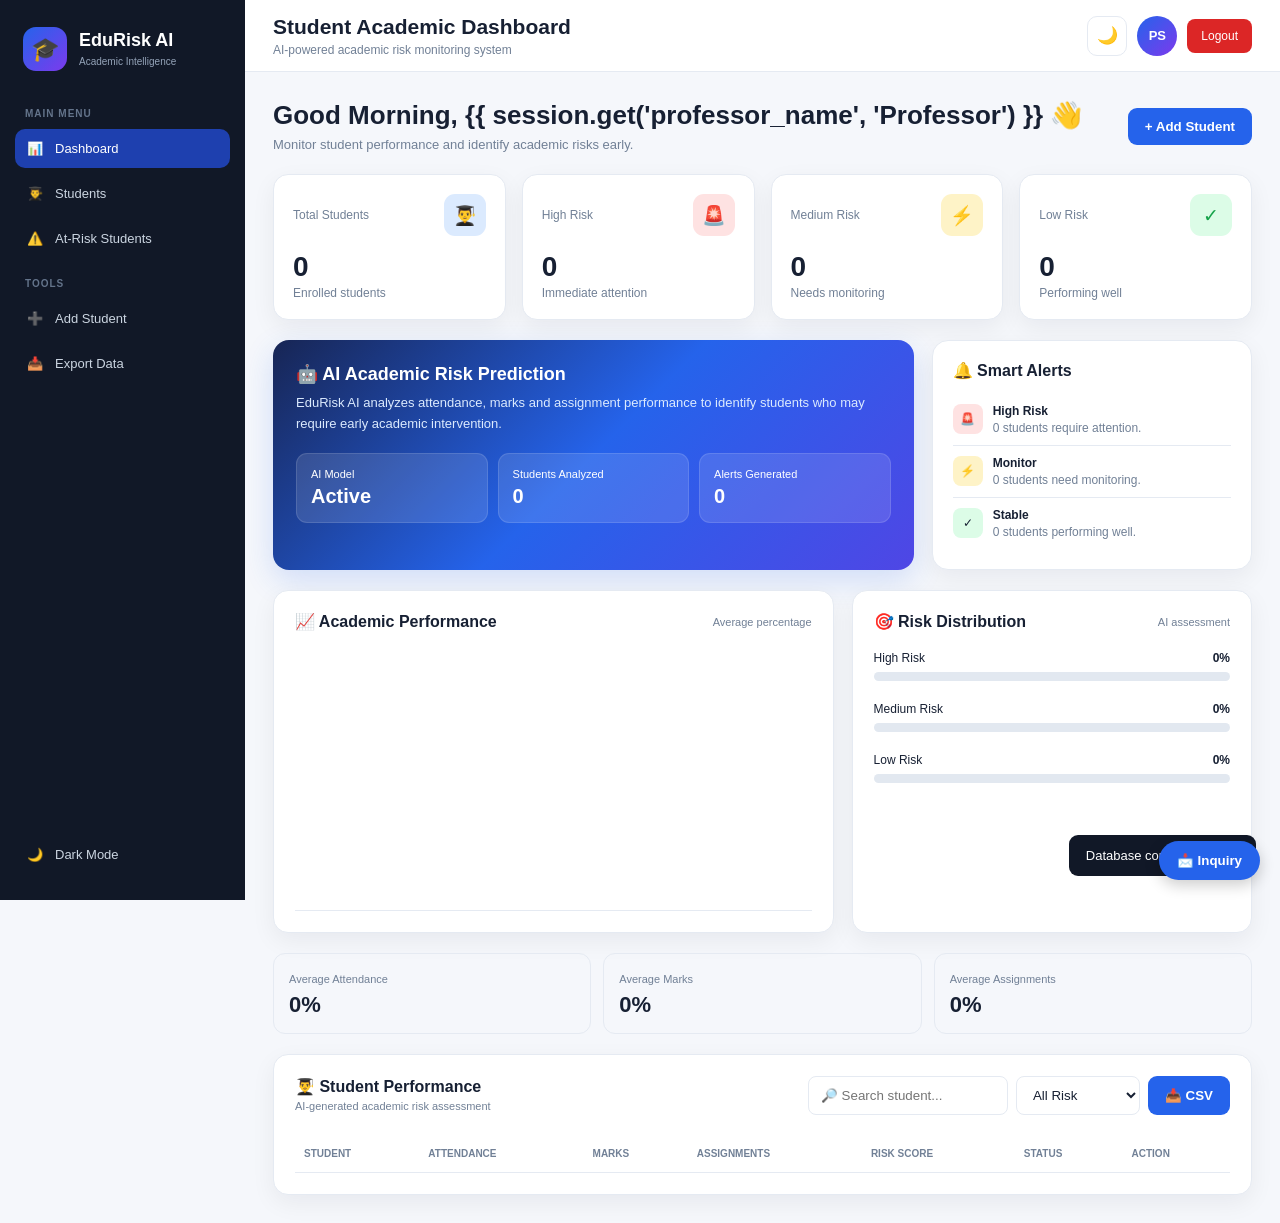
==== commit 550b920b: "Added inquiry system" ====
--- a/templates/index.html
+++ b/templates/index.html
@@ -829,6 +829,27 @@
 
 <body>
 
+<!-- ================= INQUIRY BUTTON ================= -->
+
+<button
+    onclick="openInquiry()"
+    style="
+        position:fixed;
+        right:20px;
+        bottom:20px;
+        z-index:9999;
+        padding:12px 18px;
+        border:none;
+        border-radius:25px;
+        background:#2563eb;
+        color:white;
+        font-weight:600;
+        cursor:pointer;
+        box-shadow:0 5px 15px rgba(0,0,0,0.2);
+    ">
+    📩 Inquiry
+</button>
+
 <!-- ================= SIDEBAR ================= -->
 
 <aside class="sidebar">
@@ -1634,6 +1655,65 @@
 
 
 <script>
+
+function openInquiry() {
+    document.getElementById("inquiryModal").style.display = "flex";
+}
+async function submitInquiry() {
+
+    const name =
+        document.getElementById("inquiryName").value.trim();
+
+    const email =
+        document.getElementById("inquiryEmail").value.trim();
+
+    const message =
+        document.getElementById("inquiryMessage").value.trim();
+
+    if (!name || !email || !message) {
+        alert("Please fill all fields.");
+        return;
+    }
+
+    try {
+
+        const response = await fetch("/inquiry", {
+            method: "POST",
+            headers: {
+                "Content-Type": "application/json"
+            },
+            body: JSON.stringify({
+                name: name,
+                email: email,
+                message: message
+            })
+        });
+
+        const result = await response.json();
+
+        if (!response.ok) {
+            alert(result.error || "Inquiry submission failed.");
+            return;
+        }
+
+        alert("✅ " + result.message);
+
+        document.getElementById("inquiryName").value = "";
+        document.getElementById("inquiryEmail").value = "";
+        document.getElementById("inquiryMessage").value = "";
+
+        closeInquiry();
+
+    } catch (error) {
+
+        console.error(error);
+        alert("❌ Server error. Please try again.");
+
+    }
+}
+function closeInquiry() {
+    document.getElementById("inquiryModal").style.display = "none";
+}
 
 /* =====================================================
    GLOBAL DATA
@@ -3944,5 +4024,82 @@
 
 </script>
 
+<!-- ================= INQUIRY MODAL ================= -->
+
+<div id="inquiryModal" style="
+    display:none;
+    position:fixed;
+    inset:0;
+    background:rgba(0,0,0,0.55);
+    z-index:10000;
+    align-items:center;
+    justify-content:center;
+">
+
+    <div style="
+        width:90%;
+        max-width:450px;
+        background:white;
+        padding:25px;
+        border-radius:15px;
+        box-shadow:0 10px 30px rgba(0,0,0,0.3);
+    ">
+
+        <h2 style="margin-top:0;">📩 Send Inquiry</h2>
+
+        <input
+            id="inquiryName"
+            type="text"
+            placeholder="Your Name"
+            style="width:100%;padding:12px;margin:8px 0;border:1px solid #ddd;border-radius:8px;box-sizing:border-box;"
+        >
+
+        <input
+            id="inquiryEmail"
+            type="email"
+            placeholder="Email"
+            style="width:100%;padding:12px;margin:8px 0;border:1px solid #ddd;border-radius:8px;box-sizing:border-box;"
+        >
+
+        <textarea
+            id="inquiryMessage"
+            placeholder="Write your inquiry..."
+            rows="5"
+            style="width:100%;padding:12px;margin:8px 0;border:1px solid #ddd;border-radius:8px;box-sizing:border-box;"
+        ></textarea>
+
+        <button
+            onclick="submitInquiry()"
+            style="
+                width:100%;
+                padding:12px;
+                border:none;
+                border-radius:8px;
+                background:#2563eb;
+                color:white;
+                font-weight:bold;
+                cursor:pointer;
+                margin-top:8px;
+            ">
+            Send Inquiry
+        </button>
+
+        <button
+            onclick="closeInquiry()"
+            style="
+                width:100%;
+                padding:10px;
+                border:none;
+                background:#eee;
+                border-radius:8px;
+                cursor:pointer;
+                margin-top:8px;
+            ">
+            Cancel
+        </button>
+
+    </div>
+</div>
+
 </body>
 </html>
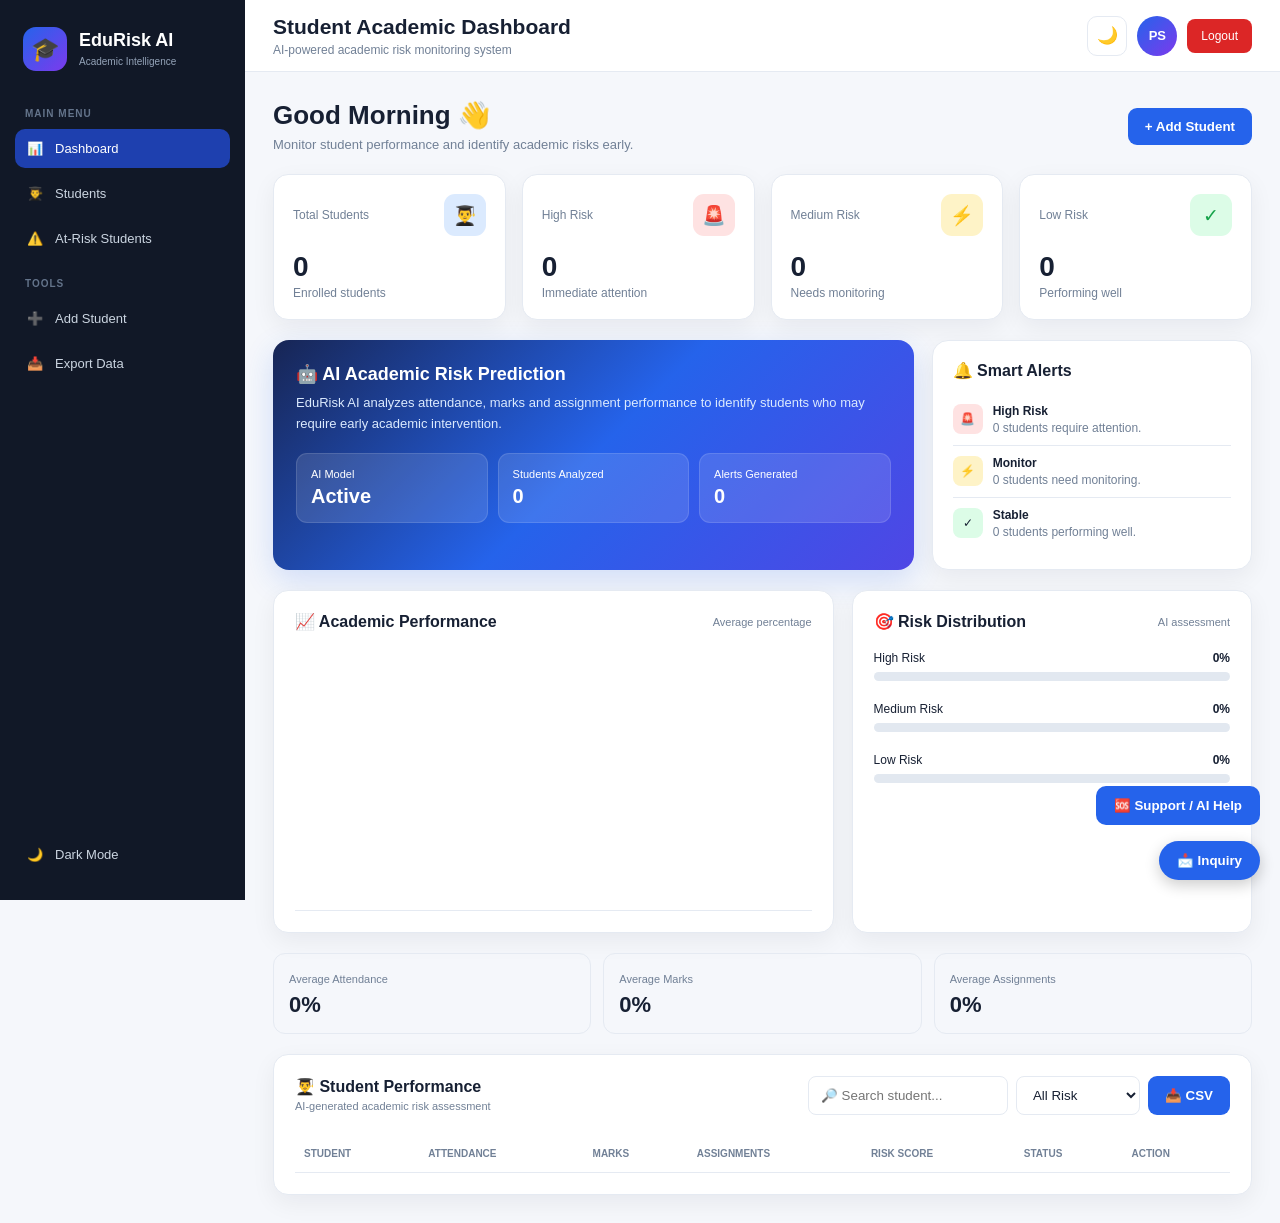
==== commit 4fa4b6c1: "Add Support AI Help" ====
--- a/templates/index.html
+++ b/templates/index.html
@@ -849,7 +849,21 @@
     ">
     📩 Inquiry
 </button>
-
+<button onclick="openSupport()" style="
+    position: fixed;
+    bottom: 75px;
+    right: 20px;
+    z-index: 9999;
+    background: #2563eb;
+    color: white;
+    border: none;
+    padding: 12px 18px;
+    border-radius: 10px;
+    cursor: pointer;
+    font-weight: 600;
+">
+    🆘 Support / AI Help
+</button>
 <!-- ================= SIDEBAR ================= -->
 
 <aside class="sidebar">
@@ -1655,7 +1669,208 @@
 
 
 <script>
-
+function openSupport() {
+    document.getElementById("supportModal").style.display = "flex";
+}
+
+function closeSupport() {
+    document.getElementById("supportModal").style.display = "none";
+}
+function showSupportAnswer(type) {
+
+    const answer = document.getElementById("supportAnswer");
+
+    const answers = {
+
+        about:
+            "<strong>ℹ️ About EduRisk AI</strong><br><br>" +
+            "EduRisk AI is an AI-powered academic risk management system designed to help professors identify students who may be academically at risk.<br><br>" +
+            "<b>🎯 Main Purpose:</b><br>" +
+            "To analyze student academic data and provide risk prediction with useful recommendations.<br><br>" +
+            "<b>📊 Main Features:</b><br>" +
+            "• Student Management<br>" +
+            "• Attendance & Marks Analysis<br>" +
+            "• Assignment Analysis<br>" +
+            "• AI Risk Prediction<br>" +
+            "• Personalized Recommendations<br>" +
+            "• Prediction History<br>" +
+            "• Support / AI Help<br>" +
+            "• Inquiry / Contact<br>" +
+            "• Forgot Password with Mobile OTP<br><br>" +
+            "<b>🤖 AI:</b><br>" +
+            "The system uses a Machine Learning model to analyze academic data and identify the student's risk level."
+        website:
+            "<strong>🌐 EduRisk AI Website</strong><br><br>" +
+            "EduRisk AI is an academic risk management platform for professors and faculty members.<br><br>" +
+            "• Add and manage student details<br>" +
+            "• Manage attendance, marks and assignments<br>" +
+            "• Perform AI-based academic risk prediction<br>" +
+            "• Get personalized recommendations<br>" +
+            "• View prediction history<br>" +
+            "• Manage student academic information<br><br>" +
+            "Login to the dashboard to use these features.",
+
+        prediction:
+            "<strong>🤖 AI Prediction Help</strong><br><br>" +
+            "EduRisk AI analyzes the student's attendance, marks and assignments using a Machine Learning model.<br><br>" +
+            "The system predicts the student's academic risk level such as:<br>" +
+            "🟢 Low Risk<br>" +
+            "🟡 Medium Risk<br>" +
+            "🔴 High Risk<br><br>" +
+            "The system also provides personalized recommendations to help faculty take appropriate academic action.",
+
+        login:
+            "<strong>🔐 Login / Account Help</strong><br><br>" +
+            "Use your registered email/mobile number and password to log in.<br><br>" +
+            "If you forgot your password:<br>" +
+            "1. Open Forgot Password<br>" +
+            "2. Enter your registered mobile number<br>" +
+            "3. Verify the OTP<br>" +
+            "4. Enter a new password<br>" +
+            "5. Login again with the new password.",
+
+        technical:
+            "<strong>⚙️ Technical Support</strong><br><br>" +
+            "If any dashboard feature, student management, AI prediction or account function is not working properly, first refresh the page and try again.<br><br>" +
+            "If the problem continues, use <b>Contact / Submit Inquiry</b> and describe the problem clearly so the support/admin team can review it."
+    };
+
+    answer.innerHTML =
+        answers[type] ||
+        "Please select a support option.";
+
+    answer.style.display = "block";
+}
+function askSupportAI() {
+
+    const question = document.getElementById("supportQuestion").value
+        .trim()
+        .toLowerCase();
+
+    const answer = document.getElementById("supportAnswer");
+
+    if (!question) {
+        answer.innerHTML = "💬 Please type your question first.";
+        answer.style.display = "block";
+        return;
+    }
+
+    let response = "";
+
+    if (
+        question.includes("what is edurisk") ||
+        question.includes("what is edurisk ai") ||
+        question.includes("about edurisk") ||
+        question.includes("website")
+    ) {
+        response =
+            "<strong>🤖 EduRisk AI</strong><br><br>" +
+            "EduRisk AI is an academic risk management platform designed for professors and faculty members.<br><br>" +
+            "It helps manage students, analyze academic performance and identify students who may be at academic risk.";
+    }
+
+    else if (
+        question.includes("how ai works") ||
+        question.includes("how does ai work") ||
+        question.includes("prediction") ||
+        question.includes("predict") ||
+        question.includes("risk level")
+    ) {
+        response =
+            "<strong>🤖 How AI Prediction Works</strong><br><br>" +
+            "The Machine Learning model analyzes three important academic factors:<br><br>" +
+            "📊 Attendance<br>" +
+            "📝 Marks<br>" +
+            "📚 Assignments<br><br>" +
+            "Based on these inputs, EduRisk AI predicts the student's academic risk level and provides recommendations.";
+    }
+
+    else if (
+        question.includes("add student") ||
+        question.includes("student") ||
+        question.includes("manage student")
+    ) {
+        response =
+            "<strong>👨‍🎓 Student Management</strong><br><br>" +
+            "You can add and manage student academic information from the dashboard, including attendance, marks, assignments and other available student details.";
+    }
+
+    else if (
+        question.includes("forgot password") ||
+        question.includes("reset password") ||
+        question.includes("otp") ||
+        question.includes("login")
+    ) {
+        response =
+            "<strong>🔐 Login & Password Help</strong><br><br>" +
+            "If you forgot your password:<br><br>" +
+            "1️⃣ Open Forgot Password<br>" +
+            "2️⃣ Enter your registered mobile number<br>" +
+            "3️⃣ Verify the OTP<br>" +
+            "4️⃣ Create a new password<br>" +
+            "5️⃣ Login again.";
+    }
+
+    else if (
+        question.includes("recommendation") ||
+        question.includes("suggestion") ||
+        question.includes("what should i do")
+    ) {
+        response =
+            "<strong>💡 Personalized Recommendations</strong><br><br>" +
+            "EduRisk AI provides recommendations based on the student's academic risk and performance indicators.<br><br>" +
+            "Faculty can use these recommendations to identify students who may need additional academic attention.";
+    }
+
+    else if (
+        question.includes("history") ||
+        question.includes("previous prediction")
+    ) {
+        response =
+            "<strong>📜 Prediction History</strong><br><br>" +
+            "Prediction History allows you to view previously generated student risk predictions and related academic information.";
+    }
+
+    else if (
+        question.includes("technical") ||
+        question.includes("error") ||
+        question.includes("problem") ||
+        question.includes("not working")
+    ) {
+        response =
+            "<strong>⚙️ Technical Support</strong><br><br>" +
+            "Please refresh the page and try again.<br><br>" +
+            "If the problem continues, use <b>Contact / Submit Inquiry</b> and describe the issue clearly.";
+    }
+
+    else if (
+        question.includes("hello") ||
+        question.includes("hi") ||
+        question.includes("hey")
+    ) {
+        response =
+            "<strong>👋 Hello!</strong><br><br>" +
+            "Welcome to EduRisk AI Support.<br><br>" +
+            "You can ask me about the website, AI prediction, students, recommendations, prediction history, login, OTP or technical problems.";
+    }
+
+    else {
+        response =
+            "<strong>🤖 EduRisk AI Support</strong><br><br>" +
+            "I can help you with:<br><br>" +
+            "🌐 Website Information<br>" +
+            "🤖 AI Risk Prediction<br>" +
+            "👨‍🎓 Student Management<br>" +
+            "💡 Recommendations<br>" +
+            "📜 Prediction History<br>" +
+            "🔐 Login & OTP<br>" +
+            "⚙️ Technical Support<br><br>" +
+            "Please ask your question related to EduRisk AI.";
+    }
+
+    answer.innerHTML = response;
+    answer.style.display = "block";
+}
 function openInquiry() {
     document.getElementById("inquiryModal").style.display = "flex";
 }
@@ -1729,10 +1944,9 @@
 async function loadStudents(){
 
     try{
-
-        const response =
-            await fetch("/students");
-
+       
+        const response = await fetch("/students");
+        
         if(response.status === 401){
 
             window.location.href =
@@ -4100,6 +4314,160 @@
 
     </div>
 </div>
+<!-- ================= SUPPORT / AI HELP MODAL ================= -->
+<div id="supportModal" style="
+    display:none;
+    position:fixed;
+    inset:0;
+    background:rgba(0,0,0,0.65);
+    z-index:10001;
+    align-items:center;
+    justify-content:center;
+">
+
+    <div style="
+        width:90%;
+        max-width:520px;
+        background:#111827;
+        color:white;
+        border-radius:16px;
+        padding:25px;
+        box-shadow:0 20px 50px rgba(0,0,0,0.4);
+    ">
+
+        <h2 style="margin-top:0;">
+            🆘 EduRisk AI Support
+        </h2>
+
+        <p style="color:#cbd5e1;">
+            How can we help you?
+        </p>
+
+        <button onclick="showSupportAnswer('website')" style="
+            width:100%;
+            margin:6px 0;
+            padding:12px;
+            border:none;
+            border-radius:8px;
+            cursor:pointer;
+        ">
+            🌐 Website Help
+        </button>
+
+        <button onclick="showSupportAnswer('about')" style="
+             width:100%;
+             margin:6px 0;
+            padding:12px;
+            border:none;
+            border-radius:8px;
+            cursor:pointer;
+        ">
+            ℹ️ About EduRisk AI
+        </button>
+        <button onclick="showSupportAnswer('prediction')" style="
+            width:100%;
+            margin:6px 0;
+            padding:12px;
+            border:none;
+            border-radius:8px;
+            cursor:pointer;
+        ">
+            🤖 AI Prediction Help
+        </button>
+
+        <button onclick="showSupportAnswer('login')" style="
+            width:100%;
+            margin:6px 0;
+            padding:12px;
+            border:none;
+            border-radius:8px;
+            cursor:pointer;
+        ">
+            🔐 Login / Account Help
+        </button>
+
+        <button onclick="showSupportAnswer('technical')" style="
+            width:100%;
+            margin:6px 0;
+            padding:12px;
+            border:none;
+            border-radius:8px;
+            cursor:pointer;
+        ">
+            ⚙️ Technical Problem
+        </button>
+
+        <div id="supportAnswer" style="
+            margin-top:15px;
+            padding:14px;
+            background:#1f2937;
+            border-radius:10px;
+            display:none;
+            line-height:1.5;
+        "></div>
+
+        <div style="margin-top:15px;">
+
+    <input
+        type="text"
+        id="supportQuestion"
+        placeholder="💬 Ask EduRisk AI your question..."
+        style="
+            width:100%;
+            box-sizing:border-box;
+            padding:12px;
+            border-radius:8px;
+            border:1px solid #374151;
+            background:#0f172a;
+            color:white;
+            outline:none;
+        "
+    >
+
+    <button onclick="askSupportAI()" style="
+        width:100%;
+        margin-top:8px;
+        padding:12px;
+        background:#16a34a;
+        color:white;
+        border:none;
+        border-radius:8px;
+        cursor:pointer;
+        font-weight:bold;
+    ">
+        🤖 Ask AI
+    </button>
+
+</div>
+        <button onclick="openInquiry(); closeSupport();" style="
+            width:100%;
+            margin-top:15px;
+            padding:12px;
+            background:#2563eb;
+            color:white;
+            border:none;
+            border-radius:8px;
+            cursor:pointer;
+            font-weight:bold;
+        ">
+            📩 Contact / Submit Inquiry
+        </button>
+
+        <button onclick="closeSupport()" style="
+            width:100%;
+            margin-top:8px;
+            padding:10px;
+            background:#374151;
+            color:white;
+            border:none;
+            border-radius:8px;
+            cursor:pointer;
+        ">
+            Close
+        </button>
+
+    </div>
+</div>
 
 </body>
 </html>
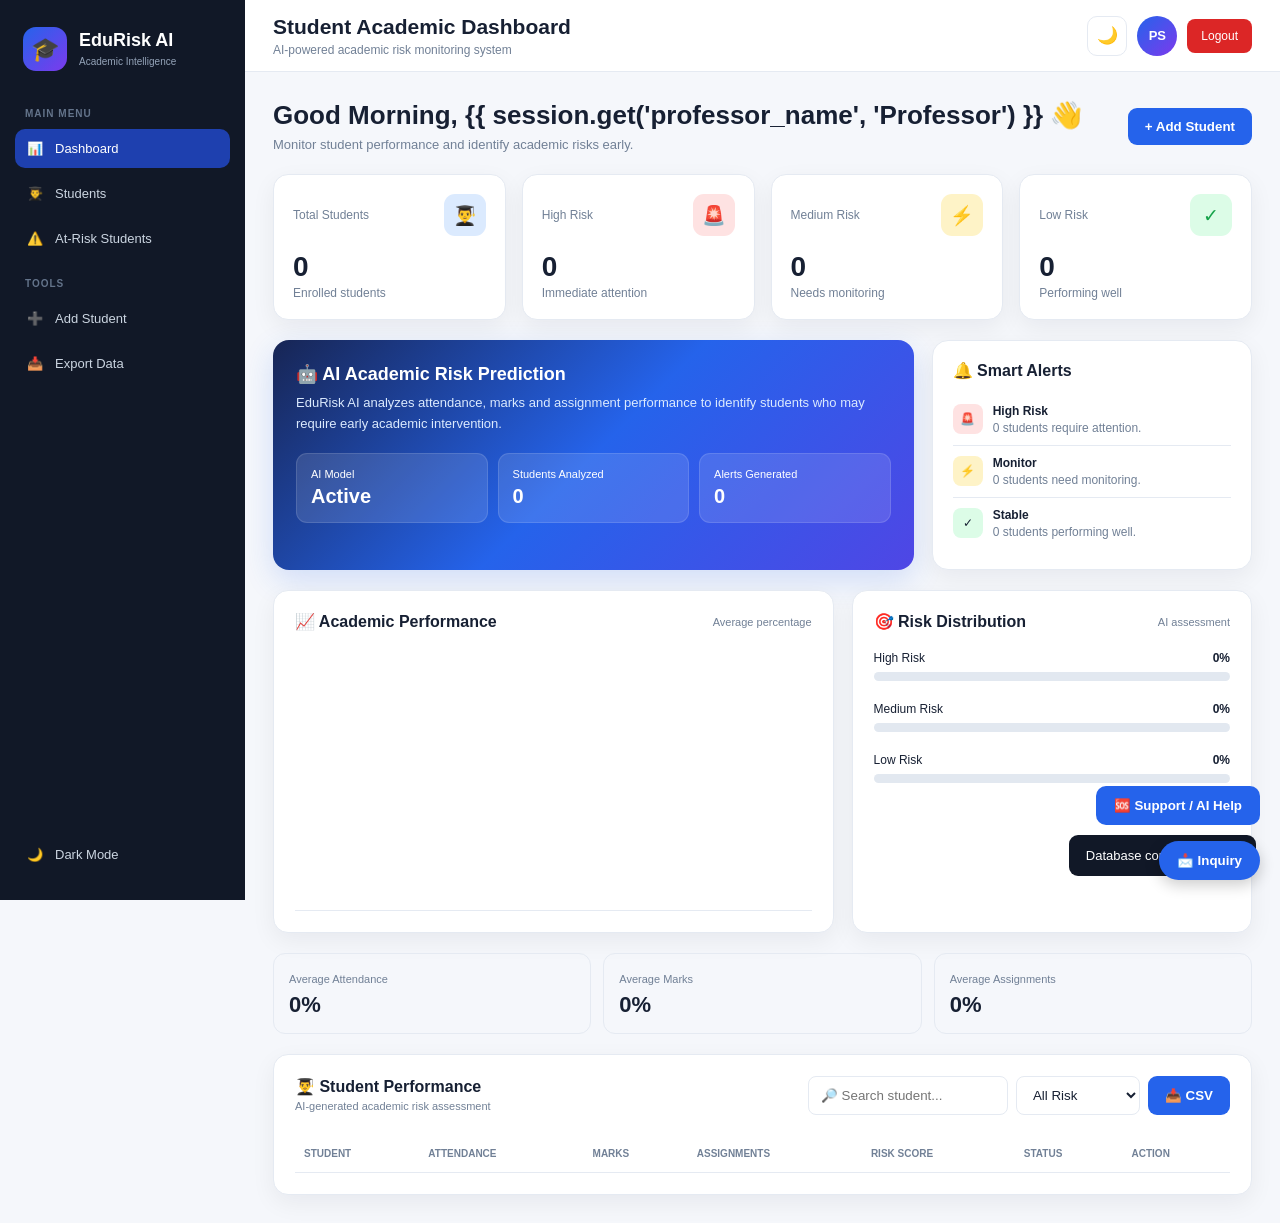
==== commit 3895bba6: "Fix support and inquiry JavaScript" ====
--- a/templates/index.html
+++ b/templates/index.html
@@ -1698,7 +1698,7 @@
             "• Inquiry / Contact<br>" +
             "• Forgot Password with Mobile OTP<br><br>" +
             "<b>🤖 AI:</b><br>" +
-            "The system uses a Machine Learning model to analyze academic data and identify the student's risk level."
+            "The system uses a Machine Learning model to analyze academic data and identify the student's risk level.",
         website:
             "<strong>🌐 EduRisk AI Website</strong><br><br>" +
             "EduRisk AI is an academic risk management platform for professors and faculty members.<br><br>" +
